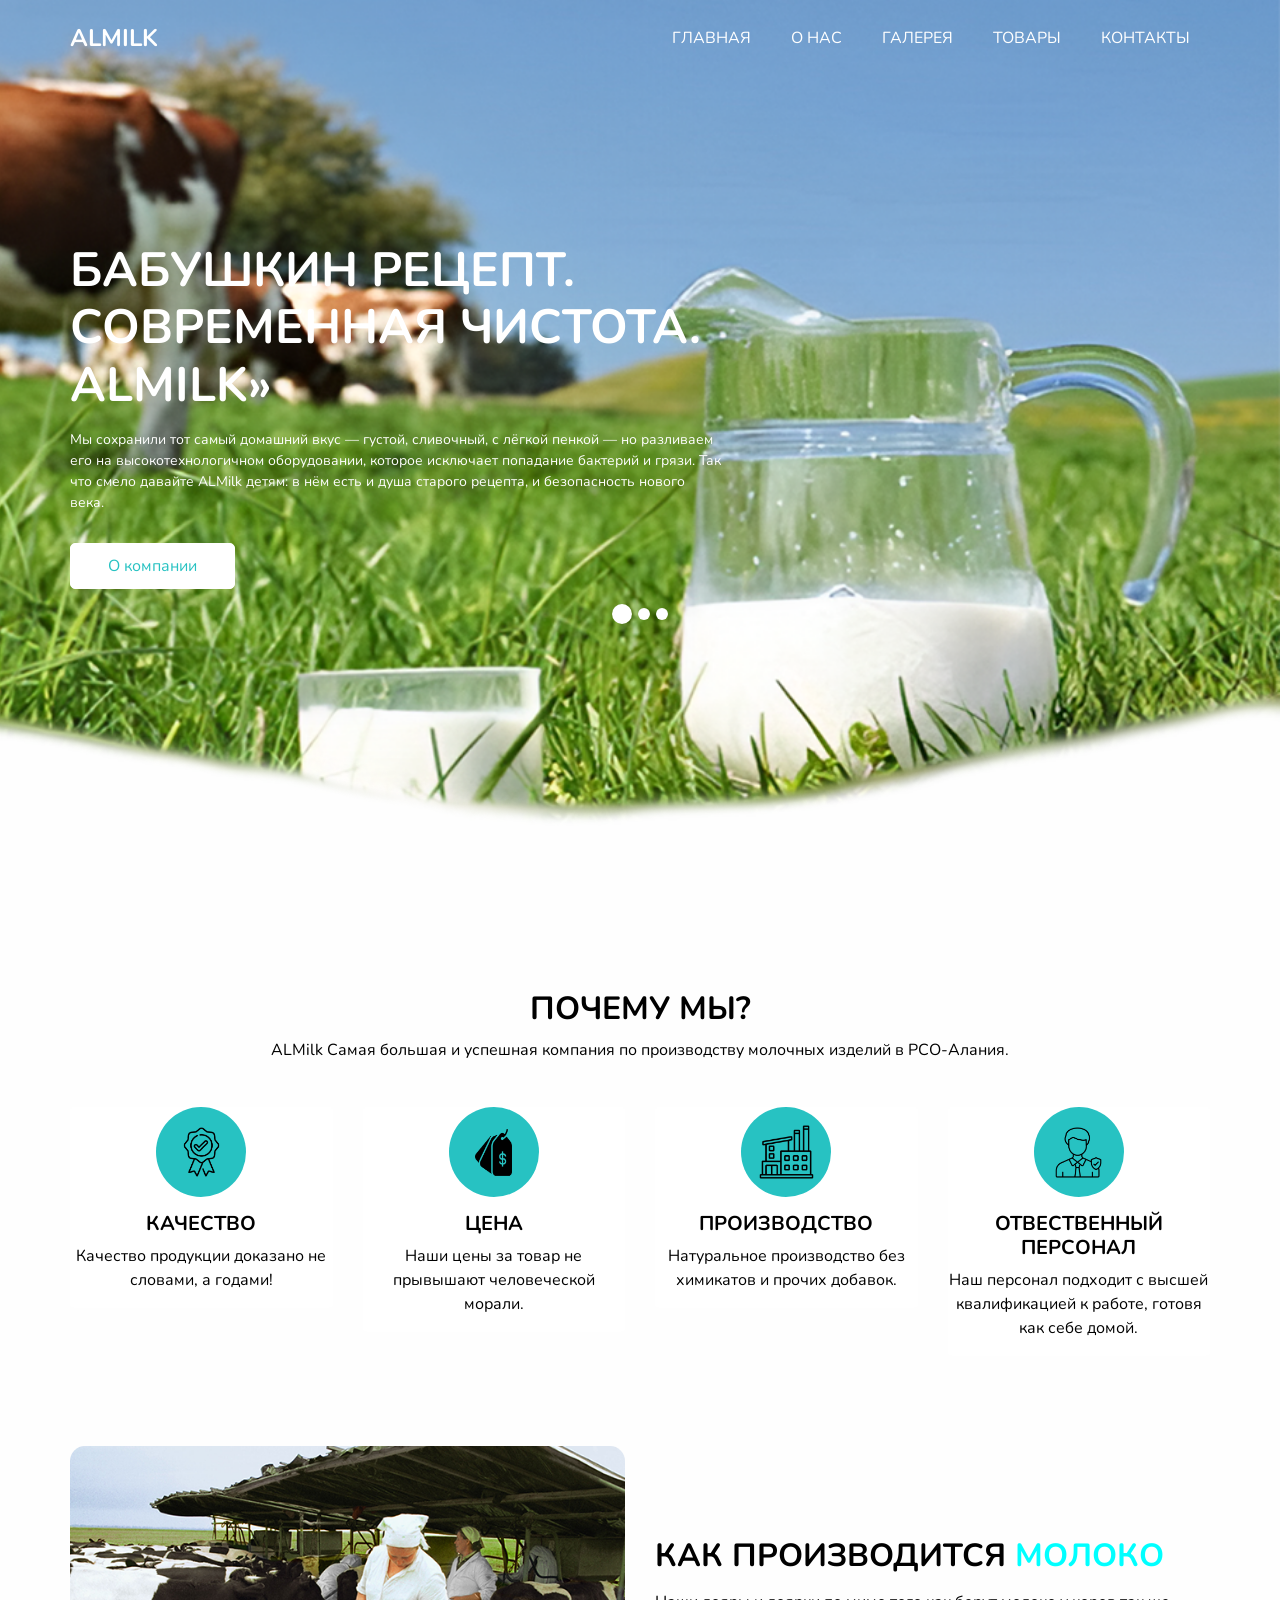
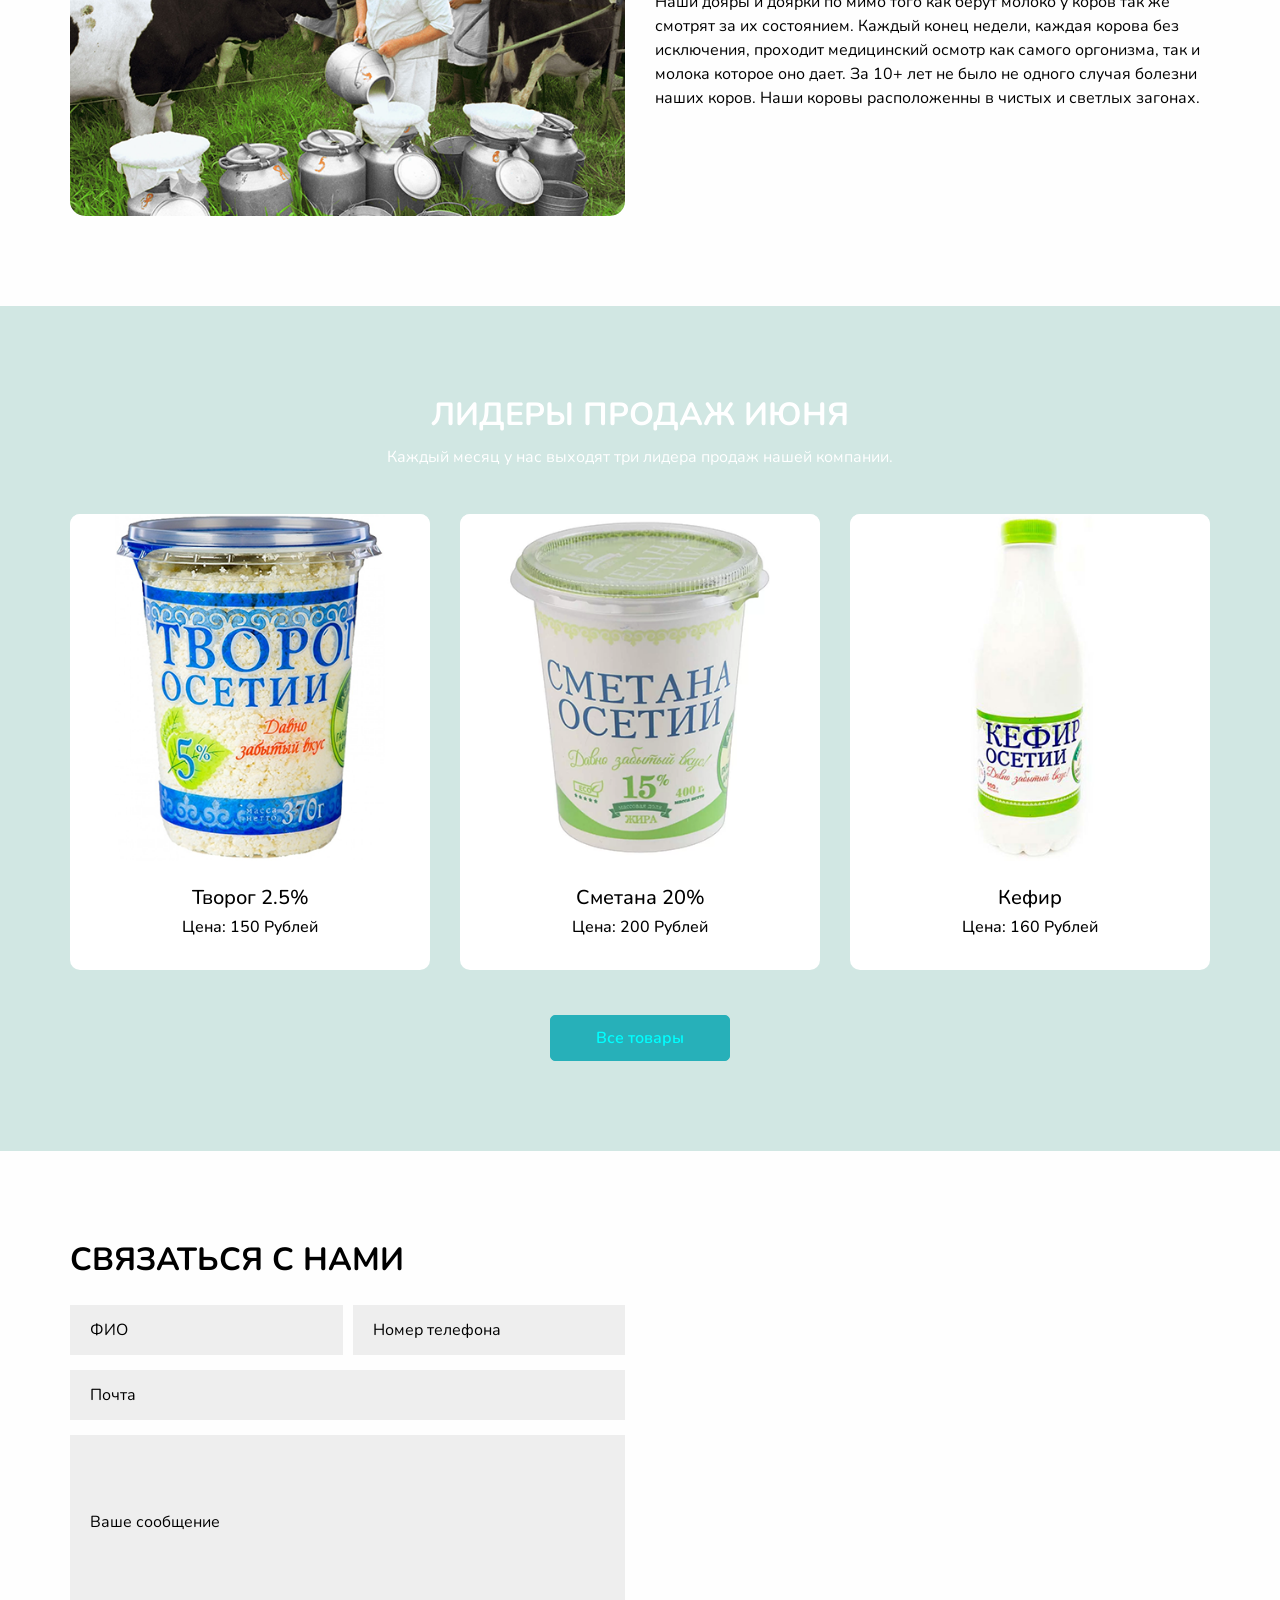
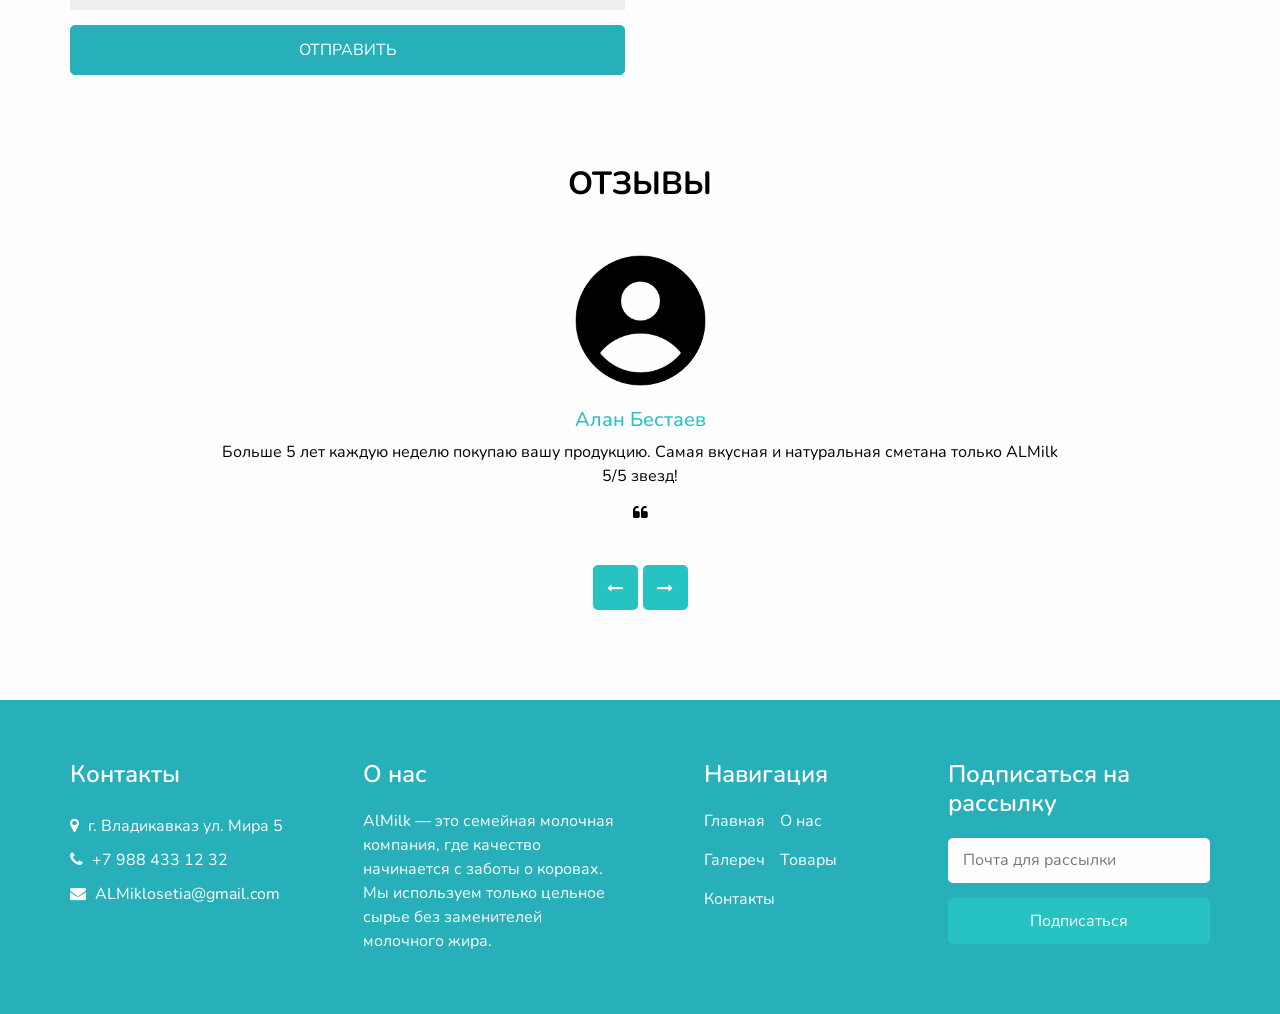
==== index.html @ d78d92f7 "Первые изменения: обновления ассортимента и рабочая страница корзины." ====
<!DOCTYPE html>
<html>
<head>
  <meta charset="utf-8" />
  <meta http-equiv="X-UA-Compatible" content="IE=edge" />
  <meta name="viewport" content="width=device-width, initial-scale=1, shrink-to-fit=no" />
  <meta name="keywords" content="" />
  <meta name="description" content="" />
  <meta name="author" content="" />
  <link rel="shortcut icon" href="images/favicon.png" type="">
  <title> ALMilk - Молочное производство </title>
  <link rel="stylesheet" type="text/css" href="css/bootstrap.css" />
  <link href="https://fonts.googleapis.com/css2?family=Roboto:wght@400;500;700;900&display=swap" rel="stylesheet">
  <link rel="stylesheet" type="text/css" href="https://cdnjs.cloudflare.com/ajax/libs/OwlCarousel2/2.3.4/assets/owl.carousel.min.css" />
  <link href="css/font-awesome.min.css" rel="stylesheet" />
  <link href="css/style.css" rel="stylesheet" />
  <link href="css/responsive.css" rel="stylesheet" />
</head>

<body>

  <div class="hero_area">

    <div class="hero_bg_box">
      <img src="images/hero-bg.png" alt="">
    </div>

    <header class="header_section">
      <div class="container">
        <nav class="navbar navbar-expand-lg custom_nav-container ">
          <a class="navbar-brand" href="index.html">
            <span>
              ALMilk
            </span>
          </a>

          <button class="navbar-toggler" type="button" data-toggle="collapse" data-target="#navbarSupportedContent" aria-controls="navbarSupportedContent" aria-expanded="false" aria-label="Toggle navigation">
            <span class=""> </span>
          </button>

          <div class="collapse navbar-collapse" id="navbarSupportedContent">
            <ul class="navbar-nav">
              <li class="nav-item active">
                <a class="nav-link" href="index.html">Главная</a>
              </li>
              <li class="nav-item">
                <a class="nav-link" href="about.html">О нас</a>
              </li>
              <li class="nav-item">
                <a class="nav-link" href="gallery.html">Галерея</a>
              </li>
              <li class="nav-item">
                <a class="nav-link" href="tovar.html">Товары</a>
              </li>
              <li class="nav-item">
                <a class="nav-link" href="contact.html">Контакты</a>
              </li>
            </ul>
          </div>
        </nav>
      </div>
    </header>
    <section class="slider_section ">
      <div id="customCarousel1" class="carousel slide" data-ride="carousel">
        <div class="carousel-inner">
          <div class="carousel-item active">
            <div class="container ">
              <div class="row">
                <div class="col-md-7">
                  <div class="detail-box">
                    <h1>
                      Бабушкин рецепт. Современная чистота. ALMilk»
                    </h1>
                    <p>
                      Мы сохранили тот самый домашний вкус — густой, сливочный, с лёгкой пенкой — но разливаем его на высокотехнологичном оборудовании, которое исключает попадание бактерий и грязи. Так что смело давайте ALMilk детям: в нём есть и душа старого рецепта, и безопасность нового века.
                    </p>
                    <div class="btn-box">
                      <a href="about.html" class="btn1">
                        О компании
                      </a>
                    </div>
                  </div>
                </div>
              </div>
            </div>
          </div>
          <div class="carousel-item ">
            <div class="container ">
              <div class="row">
                <div class="col-md-7">
                  <div class="detail-box">
                    <h1>
                      ALMilk: главное, чтобы холодильник был большим.
                    </h1>
                    <p>
                      Потому что в семье, где полюбили ALMilk, одного пакета хватает ровно до завтрака — молоко пьют и взрослые, и дети, и даже кот просит добавки. Вы будете покупать его чаще, чем хлеб: в кашу, в кофе, в коктейль, просто так, когда захочется настоящего. Предупреждаем: привыкание гарантировано, единственный побочный эффект — пустые упаковки в мусорном ведре.
                    </p>
                    <div class="btn-box">
                      <a href="" class="btn1">
                        О компании
                      </a>
                    </div>
                  </div>
                </div>
              </div>
            </div>
          </div>
          <div class="carousel-item">
            <div class="container ">
              <div class="row">
                <div class="col-md-7">
                  <div class="detail-box">
                    <h1>
                      ALMilk: Для тех, кто растёт и тех, кто уже вырос.
                    </h1>
                    <p>
                      Детям нужен кальций и витамин D для крепких костей и зубов — в ALMilk их ровно столько, сколько нужно растущему организму. Взрослым — чистый белок и энергия без лишнего сахара, чтобы хватало на работу, спорт и вечерние прогулки с собакой. Мы закрываем потребности всех поколений за одним столом, потому что настоящее молоко не знает возраста.
                    </p>
                    <div class="btn-box">
                      <a href="" class="btn1">
                        О компании
                      </a>
                    </div>
                  </div>
                </div>
              </div>
            </div>
          </div>
        </div>
        <ol class="carousel-indicators">
          <li data-target="#customCarousel1" data-slide-to="0" class="active"></li>
          <li data-target="#customCarousel1" data-slide-to="1"></li>
          <li data-target="#customCarousel1" data-slide-to="2"></li>
        </ol>
      </div>
    </section>
  </div>
  <section class="department_section layout_padding">
    <div class="department_container">
      <div class="container ">
        <div class="heading_container heading_center">
          <h2>
            Почему мы?
          </h2>
          <p>
            ALMilk Самая большая и успешная компания по производству молочных изделий в РСО-Алания.
          </p>
        </div>
        <div class="row">
          <div class="col-md-3">
            <div class="box ">
              <div class="img-box">
                <img src="images/s1.png" alt="">
              </div>
              <div class="detail-box">
                <h5>
                  Качество
                </h5>
                <p>
                  Качество продукции доказано не словами, а годами!
                </p>
              </div>
            </div>
          </div>
          <div class="col-md-3">
            <div class="box ">
              <div class="img-box">
                <img src="images/s2.png" alt="">
              </div>
              <div class="detail-box">
                <h5>
                  Цена
                </h5>
                <p>
                  Наши цены за товар не прывышают человеческой морали.
                </p>
              </div>
            </div>
          </div>
          <div class="col-md-3">
            <div class="box ">
              <div class="img-box">
                <img src="images/s3.png" alt="">
              </div>
              <div class="detail-box">
                <h5>
                  производство
                </h5>
                <p>
                  Натуральное производство без химикатов и прочих добавок.
                </p>
              </div>
            </div>
          </div>
          <div class="col-md-3">
            <div class="box ">
              <div class="img-box">
                <img src="images/s4.png" alt="">
              </div>
              <div class="detail-box">
                <h5>
                  Отвественный персонал
                </h5>
                <p>
                  Наш персонал подходит с высшей квалификацией к работе, готовя как себе домой.
                </p>
              </div>
            </div>
          </div>
        </div>
      </div>
    </div>
  </section>
  <section class="about_section layout_margin-bottom">
    <div class="container  ">
      <div class="row">
        <div class="col-md-6 ">
          <div class="img-box">
            <img src="images/about-img.png" alt="">
          </div>
        </div>
        <div class="col-md-6">
          <div class="detail-box">
            <div class="heading_container">
              <h2>
                Как производится <span style="color: aqua;">молоко</span>
              </h2>
            </div>
            <p>
              Наши дояры и доярки по мимо того как берут молоко у коров так же смотрят за их состоянием. Каждый конец недели, каждая корова без исключения, проходит медицинский осмотр как самого оргонизма, так и молока которое оно дает. За 10+ лет не было не одного случая болезни наших коров. Наши коровы расположенны в чистых и светлых загонах.
            </p>
          </div>
        </div>
      </div>
    </div>
  </section>


  <section class="tovar_section layout_padding">
    <div class="container">
      <div class="heading_container heading_center">
        <h2>
          Лидеры продаж июня
        </h2>
        <p class="col-md-10 mx-auto px-0">
          Каждый месяц у нас выходят три лидера продаж нашей компании.
        </p>
      </div>
      <div class="row">
        <div class="col-sm-6 col-lg-4 mx-auto">
          <div class="box">
            <div class="img-box">
              <img src="images/1.png" alt="">
            </div>
            <div class="detail-box">
              <div class="social_box">
                <a href="tovar.html">
                  <p style="color: aqua; font-weight: 700;">Приобрести</p>
                </a>
              </div>
              <h5>
                Творог 2.5%
              </h5>
              <h6 class="">
                Цена: 150 Рублей
              </h6>
            </div>
          </div>
        </div>
        <div class="col-sm-6 col-lg-4 mx-auto">
          <div class="box">
            <div class="img-box">
              <img src="images/2.png" alt="">
            </div>
            <div class="detail-box">
              <div class="social_box">
                <a href="tovar.html">
                  <p style="color: aqua; font-weight: 700;">Приобрести</p>
                </a>
              </div>
              <h5>
                Сметана 20%
              </h5>
              <h6 class="">
                Цена: 200 Рублей
              </h6>
            </div>
          </div>
        </div>
        <div class="col-sm-6 col-lg-4 mx-auto">
          <div class="box">
            <div class="img-box">
              <img src="images/3.png" alt="">
            </div>
            <div class="detail-box">
              <div class="social_box">
                <a href="tovar.html">
                  <p style="color: aqua; font-weight: 700;">Приобрести</p>
                </a>
              </div>
              <h5>
                Кефир
              </h5>
              <h6 class="">
                Цена: 160 Рублей
              </h6>
            </div>
          </div>
        </div>
      </div>
      <div class="btn-box">
        <a style="font-weight: 600; color: aqua;" href="tovar.html">
          Все товары
        </a>
      </div>
    </div>
  </section>
  <section class="contact_section layout_padding">
    <div class="container">
      <div class="heading_container">
        <h2>
          Связаться с нами
        </h2>
      </div>
      <div class="row">
        <div class="col-md-6">
          <div class="form_container contact-form">
            <form action="">
              <div class="form-row">
                <div class="col-lg-6">
                  <div>
                    <input type="text" placeholder="ФИО" />
                  </div>
                </div>
                <div class="col-lg-6">
                  <div>
                    <input type="text" placeholder="Номер телефона" />
                  </div>
                </div>
              </div>
              <div>
                <input type="email" placeholder="Почта" />
              </div>
              <div>
                <input type="text" class="message-box" placeholder="Ваше сообщение" />
              </div>
              <div class="btn_box">
                <button>
                  Отправить
                </button>
              </div>
            </form>
          </div>
        </div>
      </div>
    </div>
  </section>

  <section class="client_section layout_padding-bottom">
    <div class="container">
      <div class="heading_container heading_center ">
        <h2>
          Отзывы
        </h2>
      </div>
      <div id="carouselExample2Controls" class="carousel slide" data-ride="carousel">
        <div class="carousel-inner">
          <div class="carousel-item active">
            <div class="row">
              <div class="col-md-11 col-lg-10 mx-auto">
                <div class="box">
                  <div class="img-box">
                    <img src="images/client.jpg" alt="" />
                  </div>
                  <div class="detail-box">
                    <div class="name">
                      <h6>
                        Алан Бестаев
                      </h6>
                    </div>
                    <p>
                      Больше 5 лет каждую неделю покупаю вашу продукцию. Самая вкусная и натуральная сметана только ALMilk 5/5 звезд!
                    </p>
                    <i class="fa fa-quote-left" aria-hidden="true"></i>
                  </div>
                </div>
              </div>
            </div>
          </div>
          <div class="carousel-item">
            <div class="row">
              <div class="col-md-11 col-lg-10 mx-auto">
                <div class="box">
                  <div class="img-box">
                    <img src="images/client.jpg" alt="" />
                  </div>
                  <div class="detail-box">
                    <div class="name">
                      <h6>
                        Урызмаг Дзансолов
                      </h6>
                    </div>
                    <p>
                      ALMilk вы лучшие!!!! Самая натурльное только у вас.
                    </p>
                    <i class="fa fa-quote-left" aria-hidden="true"></i>
                  </div>
                </div>
              </div>
            </div>
          </div>
          <div class="carousel-item">
            <div class="row">
              <div class="col-md-11 col-lg-10 mx-auto">
                <div class="box">
                  <div class="img-box">
                    <img src="images/client.jpg" alt="" />
                  </div>
                  <div class="detail-box">
                    <div class="name">
                      <h6>
                        Иван Иванов
                      </h6>
                    </div>
                    <p>
                      Приехав в Осетию мне захотелось попробовать Осетинское молоко. Реальность превзошла ожидание, лучше не пробовал! 
                    </p>
                    <i class="fa fa-quote-left" aria-hidden="true"></i>
                  </div>
                </div>
              </div>
            </div>
          </div>
        </div>
        <div class="carousel_btn-container">
          <a class="carousel-control-prev" href="#carouselExample2Controls" role="button" data-slide="prev">
            <i class="fa fa-long-arrow-left" aria-hidden="true"></i>
            <span class="sr-only">.</span>
          </a>
          <a class="carousel-control-next" href="#carouselExample2Controls" role="button" data-slide="next">
            <i class="fa fa-long-arrow-right" aria-hidden="true"></i>
            <span class="sr-only">.</span>
          </a>
        </div>
      </div>
    </div>
  </section>
  <footer class="footer_section">
    <div class="container">
      <div class="row">
        <div class="col-md-6 col-lg-3 footer_col">
          <div class="footer_contact">
            <h4>
              Контакты
            </h4>
            <div class="contact_link_box">
              <a href="">
                <i class="fa fa-map-marker" aria-hidden="true"></i>
                <span>
                  г. Владикавказ ул. Мира 5
                </span>
              </a>
              <a href="">
                <i class="fa fa-phone" aria-hidden="true"></i>
                <span>
                  +7 988 433 12 32
                </span>
              </a>
              <a href="">
                <i class="fa fa-envelope" aria-hidden="true"></i>
                <span>
                  ALMiklosetia@gmail.com
                </span>
              </a>
            </div>
          </div>
        </div>
        <div class="col-md-6 col-lg-3 footer_col">
          <div class="footer_detail">
            <h4>
              О нас
            </h4>
            <p>
              AlMilk — это семейная молочная компания, где качество начинается с заботы о коровах. Мы используем только цельное сырье без заменителей молочного жира.
            </p>
          </div>
        </div>
        <div class="col-md-6 col-lg-2 mx-auto footer_col">
          <div class="footer_link_box">
            <h4>
              Навигация
            </h4>
            <div class="footer_links">
              <a class="active" href="index.html">
                Главная
              </a>
              <a class="" href="about.html">
                О нас
              </a>
              <a class="" href="gallery.html">
                Галереч
              </a>
              <a class="" href="tovar.html">
                Товары
              </a>
              <a class="" href="contact.html">
                Контакты
              </a>
            </div>
          </div>
        </div>
        <div class="col-md-6 col-lg-3 footer_col ">
          <h4>
            Подписаться на рассылку
          </h4>
          <form action="#">
            <input type="email" placeholder="Почта для рассылки" />
            <button type="submit">
              Подписаться
            </button>
          </form>
        </div>
      </div> 
    </div>
  </footer>

  <script type="text/javascript" src="js/jquery-3.4.1.min.js"></script>
  <script src="https://cdn.jsdelivr.net/npm/popper.js@1.16.0/dist/umd/popper.min.js" integrity="sha384-Q6E9RHvbIyZFJoft+2mJbHaEWldlvI9IOYy5n3zV9zzTtmI3UksdQRVvoxMfooAo" crossorigin="anonymous">
  </script>
  <script type="text/javascript" src="js/bootstrap.js"></script>
  <script type="text/javascript" src="https://cdnjs.cloudflare.com/ajax/libs/OwlCarousel2/2.3.4/owl.carousel.min.js">
  </script>
  <script type="text/javascript" src="js/custom.js"></script>

</body>

</html>
---- css/style.css ----
@import url("https://fonts.googleapis.com/css2?family=Nunito:wght@400;600;700&display=swap");
body {
  font-family: 'Nunito', sans-serif;
  color: #000000;
  background-color: #fefefe;
  overflow-x: hidden;
}

.layout_padding {
  padding: 90px 0;
}

.layout_padding2 {
  padding: 75px 0;
}

.layout_padding2-top {
  padding-top: 75px;
}

.layout_padding2-bottom {
  padding-bottom: 75px;
}

.layout_padding-top {
  padding-top: 90px;
}

.layout_padding-bottom {
  padding-bottom: 90px;
}

.layout_margin-top {
  margin-top: 90px;
}

.layout_margin-bottom {
  margin-bottom: 90px;
}

.heading_container {
  display: -webkit-box;
  display: -ms-flexbox;
  display: flex;
  -webkit-box-orient: vertical;
  -webkit-box-direction: normal;
      -ms-flex-direction: column;
          flex-direction: column;
  -webkit-box-align: start;
      -ms-flex-align: start;
          align-items: flex-start;
}

.heading_container h2 {
  position: relative;
  font-weight: bold;
  margin-bottom: 0;
  text-transform: uppercase;
}

.heading_container p {
  margin-top: 10px;
  margin-bottom: 0;
}

.heading_container.heading_center {
  -webkit-box-align: center;
      -ms-flex-align: center;
          align-items: center;
  text-align: center;
}

a,
a:hover,
a:focus {
  text-decoration: none;
}

a:hover,
a:focus {
  color: initial;
}

.btn,
.btn:focus {
  outline: none !important;
  -webkit-box-shadow: none;
          box-shadow: none;
}

/*header section*/
.hero_area {
  position: relative;
  min-height: 100vh;
  display: -webkit-box;
  display: -ms-flexbox;
  display: flex;
  -webkit-box-orient: vertical;
  -webkit-box-direction: normal;
      -ms-flex-direction: column;
          flex-direction: column;
}

.hero_area .hero_bg_box {
  position: absolute;
  top: 0;
  left: 0;
  width: 100%;
  height: 100%;
  display: -webkit-box;
  display: -ms-flexbox;
  display: flex;
  -webkit-box-pack: center;
      -ms-flex-pack: center;
          justify-content: center;
  -webkit-box-align: end;
      -ms-flex-align: end;
          align-items: flex-end;
  overflow: hidden;
  z-index: -1;
}

.hero_area .hero_bg_box img {
  width: 100%;
  height: 100%;
  -o-object-fit: cover;
     object-fit: cover;
  -o-object-position: bottom right;
     object-position: bottom right;
}

.sub_page .hero_area {
  min-height: auto;
  background-color: #27b0b9;
}

.sub_page .hero_area .hero_bg_box {
  display: none;
}

.header_section {
  padding: 15px 0;
}

.header_section .container-fluid {
  padding-right: 25px;
  padding-left: 25px;
}

.navbar-brand span {
  font-weight: bold;
  font-size: 24px;
  color: #ffffff;
  text-transform: uppercase;
}

.custom_nav-container {
  padding: 0;
}

.custom_nav-container .navbar-nav {
  margin-left: auto;
}

.custom_nav-container .navbar-nav .nav-item .nav-link {
  padding: 5px 20px;
  color: #ffffff;
  text-align: center;
  text-transform: uppercase;
  border-radius: 5px;
  -webkit-transition: all 0.3s;
  transition: all 0.3s;
}

.custom_nav-container .nav_search-btn {
  width: 35px;
  height: 35px;
  padding: 0;
  border: none;
  color: #ffffff;
}

.custom_nav-container .nav_search-btn:hover {
  color: #27c2c2;
}

.custom_nav-container .navbar-toggler {
  outline: none;
}

.custom_nav-container .navbar-toggler {
  padding: 0;
  width: 37px;
  height: 42px;
  -webkit-transition: all 0.3s;
  transition: all 0.3s;
}

.custom_nav-container .navbar-toggler span {
  display: block;
  width: 35px;
  height: 4px;
  background-color: #ffffff;
  margin: 7px 0;
  -webkit-transition: all 0.3s;
  transition: all 0.3s;
  position: relative;
  border-radius: 5px;
  transition: all 0.3s;
}

.custom_nav-container .navbar-toggler span::before, .custom_nav-container .navbar-toggler span::after {
  content: "";
  position: absolute;
  left: 0;
  height: 100%;
  width: 100%;
  background-color: #ffffff;
  top: -10px;
  border-radius: 5px;
  -webkit-transition: all 0.3s;
  transition: all 0.3s;
}

.custom_nav-container .navbar-toggler span::after {
  top: 10px;
}

.custom_nav-container .navbar-toggler[aria-expanded="true"] {
  -webkit-transform: rotate(360deg);
          transform: rotate(360deg);
}

.custom_nav-container .navbar-toggler[aria-expanded="true"] span {
  -webkit-transform: rotate(45deg);
          transform: rotate(45deg);
}

.custom_nav-container .navbar-toggler[aria-expanded="true"] span::before, .custom_nav-container .navbar-toggler[aria-expanded="true"] span::after {
  -webkit-transform: rotate(90deg);
          transform: rotate(90deg);
  top: 0;
}

/*end header section*/
/* slider section */
.slider_section {
  -webkit-box-flex: 1;
      -ms-flex: 1;
          flex: 1;
  display: -webkit-box;
  display: -ms-flexbox;
  display: flex;
  -webkit-box-align: center;
      -ms-flex-align: center;
          align-items: center;
  position: relative;
  padding: 45px 0 145px 0;
}

.slider_section .row {
  -webkit-box-align: center;
      -ms-flex-align: center;
          align-items: center;
}

.slider_section #customCarousel1 {
  width: 100%;
  position: unset;
}

.slider_section .detail-box {
  color: #27b0b9;
}

.slider_section .detail-box h1 {
  font-size: 3rem;
  font-weight: bold;
  text-transform: uppercase;
  margin-bottom: 15px;
  color: #ffffff;
}

.slider_section .detail-box p {
  color: #fefefe;
  font-size: 14px;
}

.slider_section .detail-box .btn-box {
  display: -webkit-box;
  display: -ms-flexbox;
  display: flex;
  margin: 0 -5px;
  margin-top: 25px;
}

.slider_section .detail-box .btn-box a {
  margin: 5px;
  text-align: center;
  width: 165px;
}

.slider_section .detail-box .btn-box .btn1 {
  display: inline-block;
  padding: 10px 15px;
  background-color: #ffffff;
  color: #27c2c2;
  border-radius: 5px;
  -webkit-transition: all 0.3s;
  transition: all 0.3s;
  border: 1px solid #ffffff;
}

.slider_section .detail-box .btn-box .btn1:hover {
  background-color: transparent;
  color: #ffffff;
}

.slider_section .img-box {
  display: -webkit-box;
  display: -ms-flexbox;
  display: flex;
  -webkit-box-pack: center;
      -ms-flex-pack: center;
          justify-content: center;
}

.slider_section .img-box img {
  width: 100%;
  max-width: 375px;
}

.slider_section .carousel-indicators {
  position: unset;
  margin: 0;
  -webkit-box-pack: center;
      -ms-flex-pack: center;
          justify-content: center;
  -webkit-box-align: center;
      -ms-flex-align: center;
          align-items: center;
}

.slider_section .carousel-indicators li {
  background-color: #ffffff;
  width: 12px;
  height: 12px;
  border-radius: 100%;
  opacity: 1;
}

.slider_section .carousel-indicators li.active {
  width: 20px;
  height: 20px;
}

.department_section {
  position: relative;
}

.department_section .box {
  display: -webkit-box;
  display: -ms-flexbox;
  display: flex;
  -webkit-box-orient: vertical;
  -webkit-box-direction: normal;
      -ms-flex-direction: column;
          flex-direction: column;
  -webkit-box-align: center;
      -ms-flex-align: center;
          align-items: center;
  margin-top: 45px;
  background-color: #ffffff;
  border-radius: 5px;
  text-align: center;
}

.department_section .box .img-box {
  width: 90px;
  height: 90px;
  margin-bottom: 15px;
  background-color: #27c2c2;
  border-radius: 100%;
  display: -webkit-box;
  display: -ms-flexbox;
  display: flex;
  -webkit-box-pack: center;
      -ms-flex-pack: center;
          justify-content: center;
  -webkit-box-align: center;
      -ms-flex-align: center;
          align-items: center;
}

.department_section .box .img-box img {
  max-width: 55px;
  max-height: 55px;
  -webkit-transition: all 0.3s;
  transition: all 0.3s;
}

.department_section .box .detail-box h5 {
  font-weight: bold;
  text-transform: uppercase;
}

.department_section .box .detail-box a {
  color: #27c2c2;
  font-weight: 600;
}

.department_section .box .detail-box a:hover {
  color: #27c2c2;
}

.department_section .btn-box {
  display: -webkit-box;
  display: -ms-flexbox;
  display: flex;
  -webkit-box-pack: center;
      -ms-flex-pack: center;
          justify-content: center;
  margin-top: 45px;
}

.department_section .btn-box a {
  display: inline-block;
  padding: 10px 45px;
  background-color: #27c2c2;
  color: #ffffff;
  border-radius: 5px;
  -webkit-transition: all 0.3s;
  transition: all 0.3s;
  border: 1px solid #27c2c2;
}

.department_section .btn-box a:hover {
  background-color: transparent;
  color: #27c2c2;
}

.about_section .row {
  -webkit-box-align: center;
      -ms-flex-align: center;
          align-items: center;
}

.about_section .img-box {
  display: -webkit-box;
  display: -ms-flexbox;
  display: flex;
  -webkit-box-pack: center;
      -ms-flex-pack: center;
          justify-content: center;
}

.about_section .img-box img {
  width: 100%;
  border-radius: 15px;
}

.about_section .detail-box h3 {
  font-weight: bold;
}

.about_section .detail-box p {
  margin-top: 15px;
}

.about_section .detail-box a {
  display: inline-block;
  padding: 10px 45px;
  background-color: #27c2c2;
  color: #ffffff;
  border-radius: 5px;
  -webkit-transition: all 0.3s;
  transition: all 0.3s;
  border: 1px solid #27c2c2;
  margin-top: 15px;
}

.about_section .detail-box a:hover {
  background-color: transparent;
  color: #27c2c2;
}

.tovar_section {
  background: #d1e7e3;
}

.tovar_section .heading_container {
  color: #ffffff;
}

.tovar_section .box {
  display: -webkit-box;
  display: -ms-flexbox;
  display: flex;
  -webkit-box-orient: vertical;
  -webkit-box-direction: normal;
      -ms-flex-direction: column;
          flex-direction: column;
  overflow: hidden;
  margin-top: 45px;
  border-radius: 10px;
  overflow: hidden;
  background: #ffffff;
}

.tovar_section .box .img-box {
  width: 100%;
}

.tovar_section .box .img-box img {
  width: 100%;
}

.tovar_section .box .detail-box {
  width: 100%;
  padding: 25px 15px;
  text-align: center;
  position: relative;
}

.tovar_section .box .detail-box .social_box {
  position: absolute;
  z-index: 2;
  left: 50%;
  top: 150%;
  -webkit-transform: translate(-50%, -50%);
          transform: translate(-50%, -50%);
  background-color: #ffffff;
  padding: 10px;
  border-radius: 5px;
  display: -webkit-box;
  display: -ms-flexbox;
  display: flex;
  opacity: 0;
  -webkit-transition: all .3s;
  transition: all .3s;
}

.tovar_section .box .detail-box .social_box a {
  color: #27c2c2;
  margin: 0 10px;
}

.tovar_section .box .detail-box .social_box a:hover {
  color: #27b0b9;
}

.tovar_section .box:hover .social_box {
  top: 0;
  opacity: 1;
}

.tovar_section .btn-box {
  display: -webkit-box;
  display: -ms-flexbox;
  display: flex;
  -webkit-box-pack: center;
      -ms-flex-pack: center;
          justify-content: center;
  margin-top: 45px;
}

.tovar_section .btn-box a {
  display: inline-block;
  padding: 10px 45px;
  background-color: #27b0b9;
  color: #ffffff;
  border-radius: 5px;
  -webkit-transition: all 0.3s;
  transition: all 0.3s;
  border: 1px solid #27b0b9;
}

.tovar_section .btn-box a:hover {
  background-color: transparent;
  color: #27b0b9;
}

.contact_section {
  position: relative;
}

.contact_section .heading_container {
  margin-bottom: 25px;
}

.contact_section .heading_container h2 {
  text-transform: uppercase;
}

.contact_section .form_container input {
  width: 100%;
  border: none;
  height: 50px;
  margin-bottom: 15px;
  padding-left: 20px;
  outline: none;
  color: #101010;
  background: #eeeeee;
}

.contact_section .form_container input::-webkit-input-placeholder {
  color: #000000;
}

.contact_section .form_container input:-ms-input-placeholder {
  color: #000000;
}

.contact_section .form_container input::-ms-input-placeholder {
  color: #000000;
}

.contact_section .form_container input::placeholder {
  color: #000000;
}

.contact_section .form_container input.message-box {
  height: 175px;
}

.contact_section .form_container button {
  width: 100%;
  border: none;
  text-transform: uppercase;
  display: inline-block;
  padding: 12px 55px;
  background-color: #27b0b9;
  color: #ffffff;
  border-radius: 5px;
  -webkit-transition: all 0.3s;
  transition: all 0.3s;
  border: 1px solid #27b0b9;
}

.contact_section .form_container button:hover {
  background-color: transparent;
  color: #27b0b9;
}

.contact_section .map_container {
  height: 368px;
  overflow: hidden;
  display: -webkit-box;
  display: -ms-flexbox;
  display: flex;
  -webkit-box-align: stretch;
      -ms-flex-align: stretch;
          align-items: stretch;
  padding: 0;
}

.contact_section .map_container .map {
  height: 100%;
  -webkit-box-flex: 1;
      -ms-flex: 1;
          flex: 1;
}

.contact_section .map_container .map #googleMap {
  height: 100%;
}

.client_section .heading_container {
  -webkit-box-align: center;
      -ms-flex-align: center;
          align-items: center;
}

.client_section .box {
  display: -webkit-box;
  display: -ms-flexbox;
  display: flex;
  -webkit-box-orient: vertical;
  -webkit-box-direction: normal;
      -ms-flex-direction: column;
          flex-direction: column;
  -webkit-box-align: center;
      -ms-flex-align: center;
          align-items: center;
  text-align: center;
  margin: 45px;
  border-radius: 15px;
}

.client_section .box .img-box {
  margin-bottom: 15px;
  min-width: 145px;
  max-width: 145px;
  overflow: hidden;
}

.client_section .box .img-box img {
  width: 100%;
  border-radius: 100%;
  border: 7px solid rgba(255, 255, 255, 0.45);
}

.client_section .box .detail-box {
  display: -webkit-box;
  display: -ms-flexbox;
  display: flex;
  -webkit-box-orient: vertical;
  -webkit-box-direction: normal;
      -ms-flex-direction: column;
          flex-direction: column;
}

.client_section .box .detail-box .name img {
  width: 25px;
  margin-bottom: 5px;
}

.client_section .box .detail-box .name h6 {
  color: #27c2c2;
  font-size: 20px;
}

.client_section .carousel_btn-container {
  display: -webkit-box;
  display: -ms-flexbox;
  display: flex;
  -webkit-box-pack: center;
      -ms-flex-pack: center;
          justify-content: center;
}

.client_section .carousel-control-prev,
.client_section .carousel-control-next {
  position: unset;
  width: 45px;
  height: 45px;
  border: none;
  opacity: 1;
  background-repeat: no-repeat;
  background-size: 12px;
  background-position: center;
  background-color: #27c2c2;
  background-position: center;
  border-radius: 5px;
  margin: 0 2.5px;
}

.client_section .carousel-control-prev:hover,
.client_section .carousel-control-next:hover {
  background-color: #27b0b9;
}

.client_section .carousel-control-next {
  left: initial;
}

.footer_section {
  background: #27b0b9;
  color: #ffffff;
  padding: 60px 0 15px 0;
  position: relative;
}

.footer_section h4 {
  font-weight: 600;
  margin-bottom: 20px;
}

.footer_section .footer_col {
  margin-bottom: 30px;
}

.footer_section .footer_contact .contact_link_box {
  display: -webkit-box;
  display: -ms-flexbox;
  display: flex;
  -webkit-box-orient: vertical;
  -webkit-box-direction: normal;
      -ms-flex-direction: column;
          flex-direction: column;
}

.footer_section .footer_contact .contact_link_box a {
  margin: 5px 0;
  color: #ffffff;
}

.footer_section .footer_contact .contact_link_box a i {
  margin-right: 5px;
}

.footer_section .footer_contact .contact_link_box a:hover {
  color: #27c2c2;
}

.footer_section .footer_social {
  display: -webkit-box;
  display: -ms-flexbox;
  display: flex;
  margin-top: 20px;
  margin-bottom: 10px;
}

.footer_section .footer_social a {
  display: -webkit-box;
  display: -ms-flexbox;
  display: flex;
  -webkit-box-pack: center;
      -ms-flex-pack: center;
          justify-content: center;
  -webkit-box-align: center;
      -ms-flex-align: center;
          align-items: center;
  color: #ffffff;
  border-radius: 100%;
  margin-right: 10px;
  font-size: 24px;
}

.footer_section .footer_social a:hover {
  color: #27c2c2;
}

.footer_section .footer_links {
  display: -webkit-box;
  display: -ms-flexbox;
  display: flex;
  -ms-flex-wrap: wrap;
      flex-wrap: wrap;
}

.footer_section .footer_links a {
  display: -webkit-box;
  display: -ms-flexbox;
  display: flex;
  -webkit-box-align: center;
      -ms-flex-align: center;
          align-items: center;
  margin-right: 15px;
  margin-bottom: 15px;
  color: #ffffff;
}

.footer_section .footer_links a:hover {
  color: #27c2c2;
}

.footer_section form input {
  border: none;
  background-color: #fefefe;
  width: 100%;
  height: 45px;
  color: #000000;
  outline: none;
  border-radius: 5px;
  padding: 0 15px;
}

.footer_section form input::-webkit-input-placeholder {
  color: #777;
}

.footer_section form input:-ms-input-placeholder {
  color: #777;
}

.footer_section form input::-ms-input-placeholder {
  color: #777;
}

.footer_section form input::placeholder {
  color: #777;
}

.footer_section form button {
  width: 100%;
  text-align: center;
  display: inline-block;
  padding: 10px 55px;
  background-color: #27c2c2;
  color: #ffffff;
  border-radius: 5px;
  -webkit-transition: all 0.3s;
  transition: all 0.3s;
  border: 1px solid #27c2c2;
  margin-top: 15px;
}

.footer_section form button:hover {
  background-color: transparent;
  color: #27c2c2;
}

.footer_section .footer-info {
  text-align: center;
}

.footer_section .footer-info p {
  color: #ffffff;
  padding: 25px 0;
  margin: 0;
}

.footer_section .footer-info p a {
  color: inherit;
}
/*# sourceMappingURL=style.css.map */
---- css/responsive.css ----
@media (max-width: 1299px) {
  .hero_area .hero_bg_box {
    top: 0;
    left: 0;
    width: 100%;
  }

}

@media (max-width: 1120px) {}

@media (max-width: 992px) {
  .hero_area {
    min-height: auto;
  }

  .slider_section .detail-box {
    margin-bottom: 45px;
  }

  .custom_nav-container .navbar-nav {
    padding-top: 15px;
    align-items: center;
  }

  .custom_nav-container .navbar-nav .nav-item .nav-link {
    padding: 5px 25px;
    margin: 5px 0;
  }

  .footer_section .footer_bg_box img {
    -o-object-position: 10% top;
    object-position: 10% top;
  }
}

@media (max-width: 767px) {

  .about_section .img-box {
    margin-bottom: 30px;
  }

  .contact_section .form_container {
    margin-bottom: 45px;
  }

  .client_section .box {
    margin: 45px 0;
  }

  .hero_area .hero_bg_box img {
    -o-object-position: center top;
    object-position: center top;
  }
}

@media (max-width: 576px) {}

@media (max-width: 480px) {
  .slider_section .detail-box h1 {
    font-size: 2rem;
  }

  .about_section {
    border-radius: 90px;
    padding-left: 10px;
    padding-right: 10px;
  }
}

@media (max-width: 420px) {}

@media (max-width: 376px) {}

@media (min-width: 1200px) {
  .container {
    max-width: 1170px;
  }
}
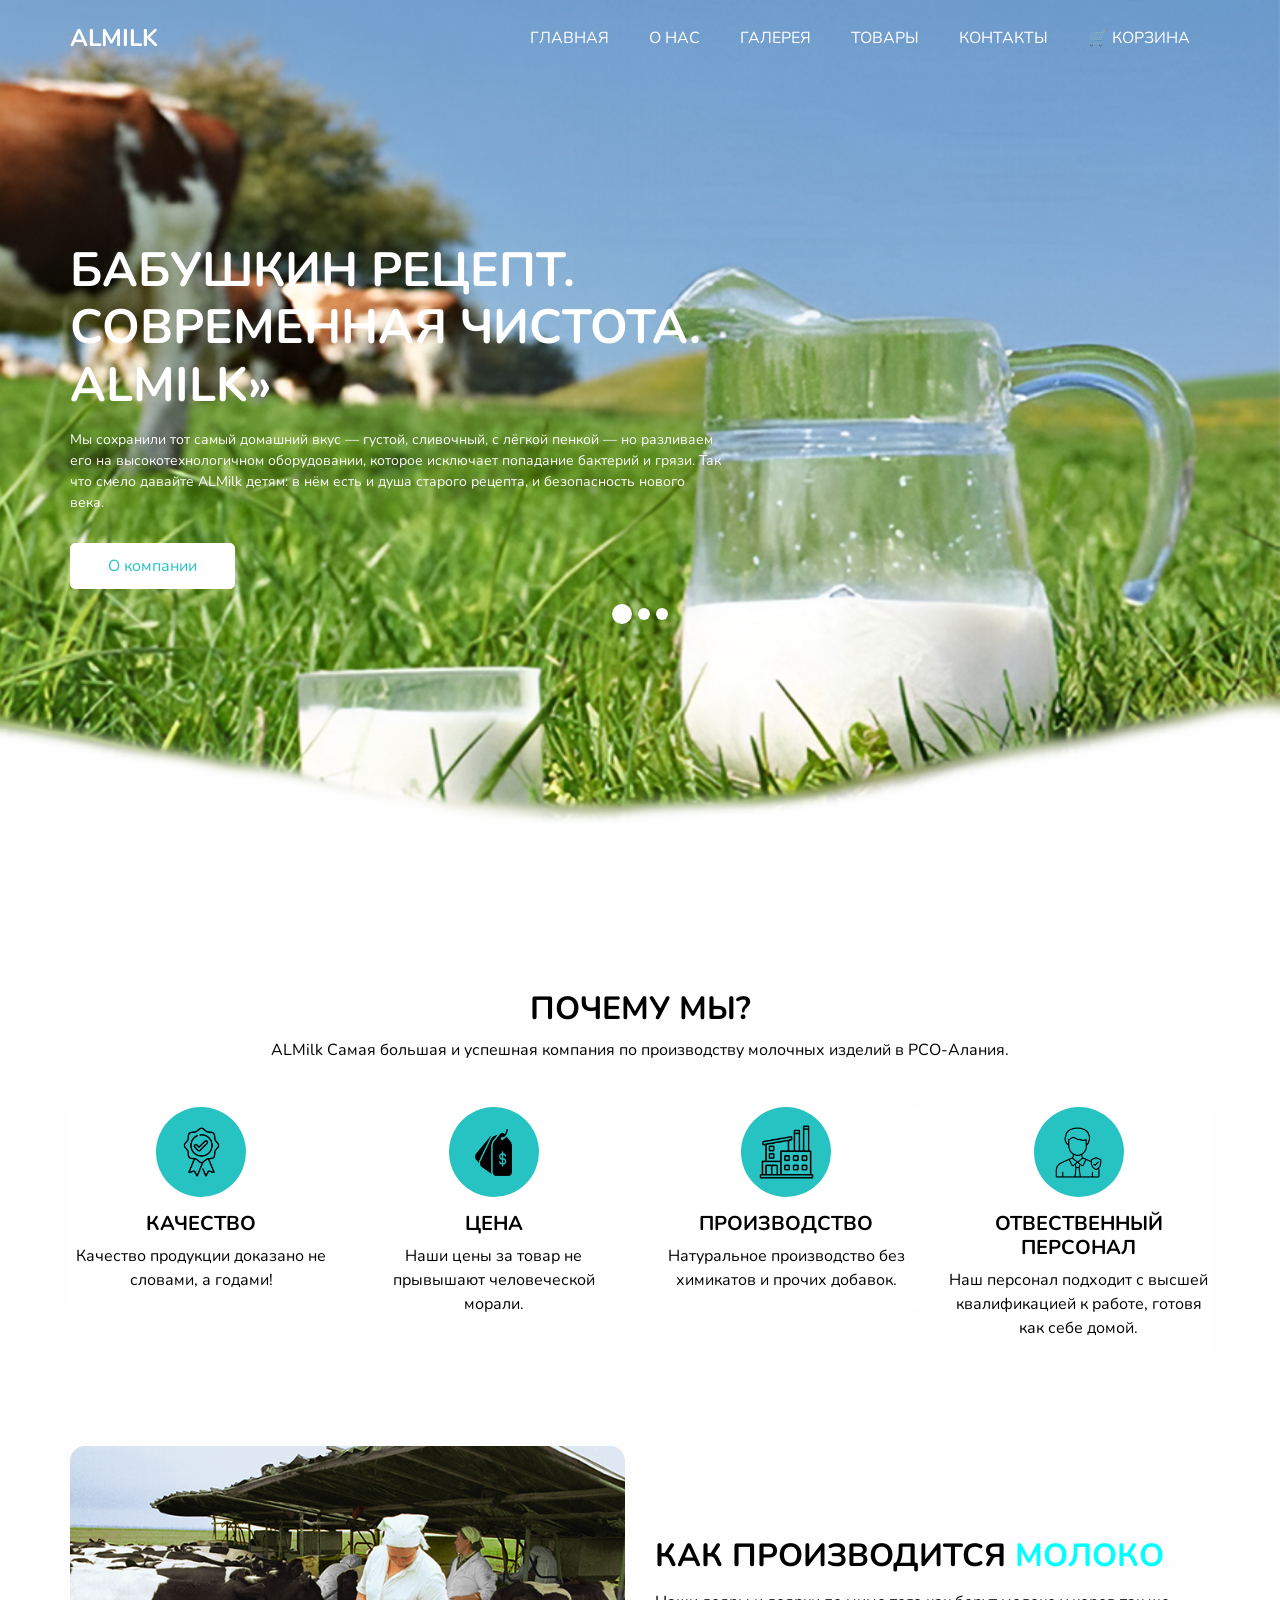
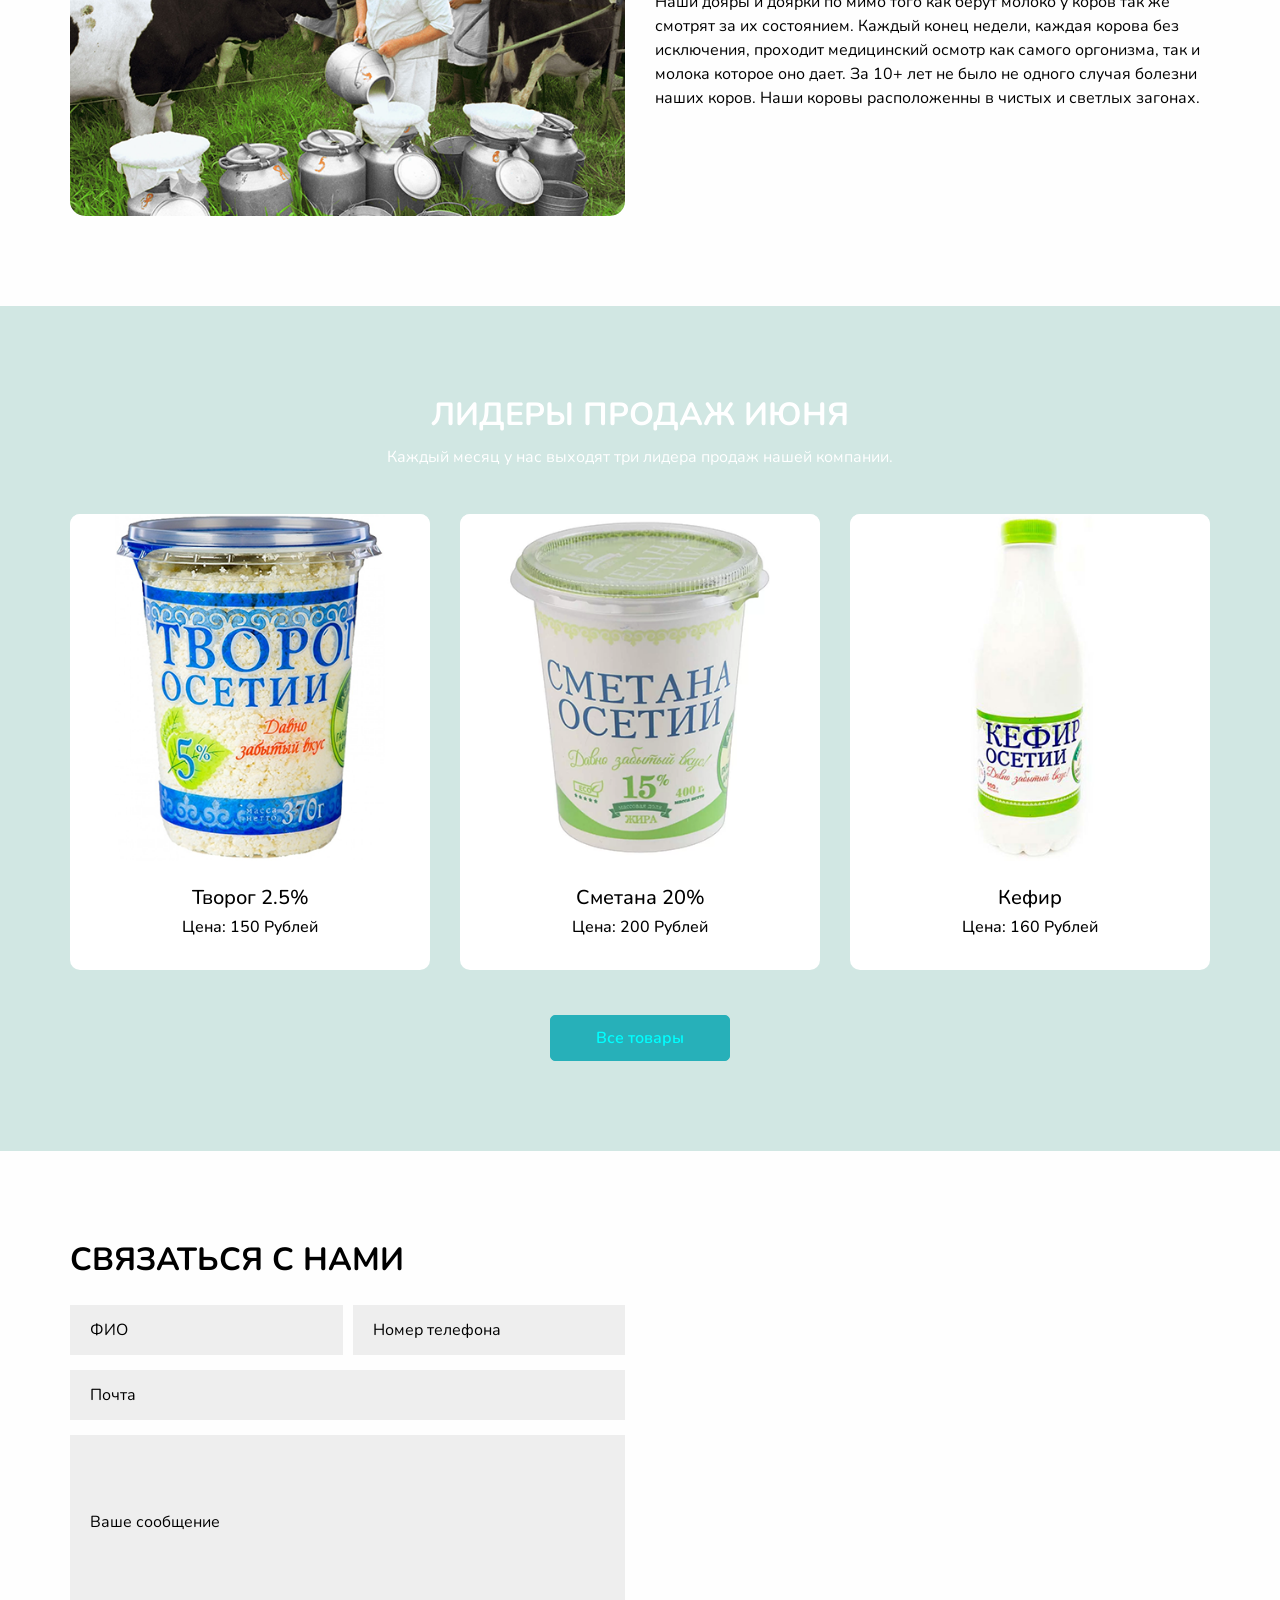
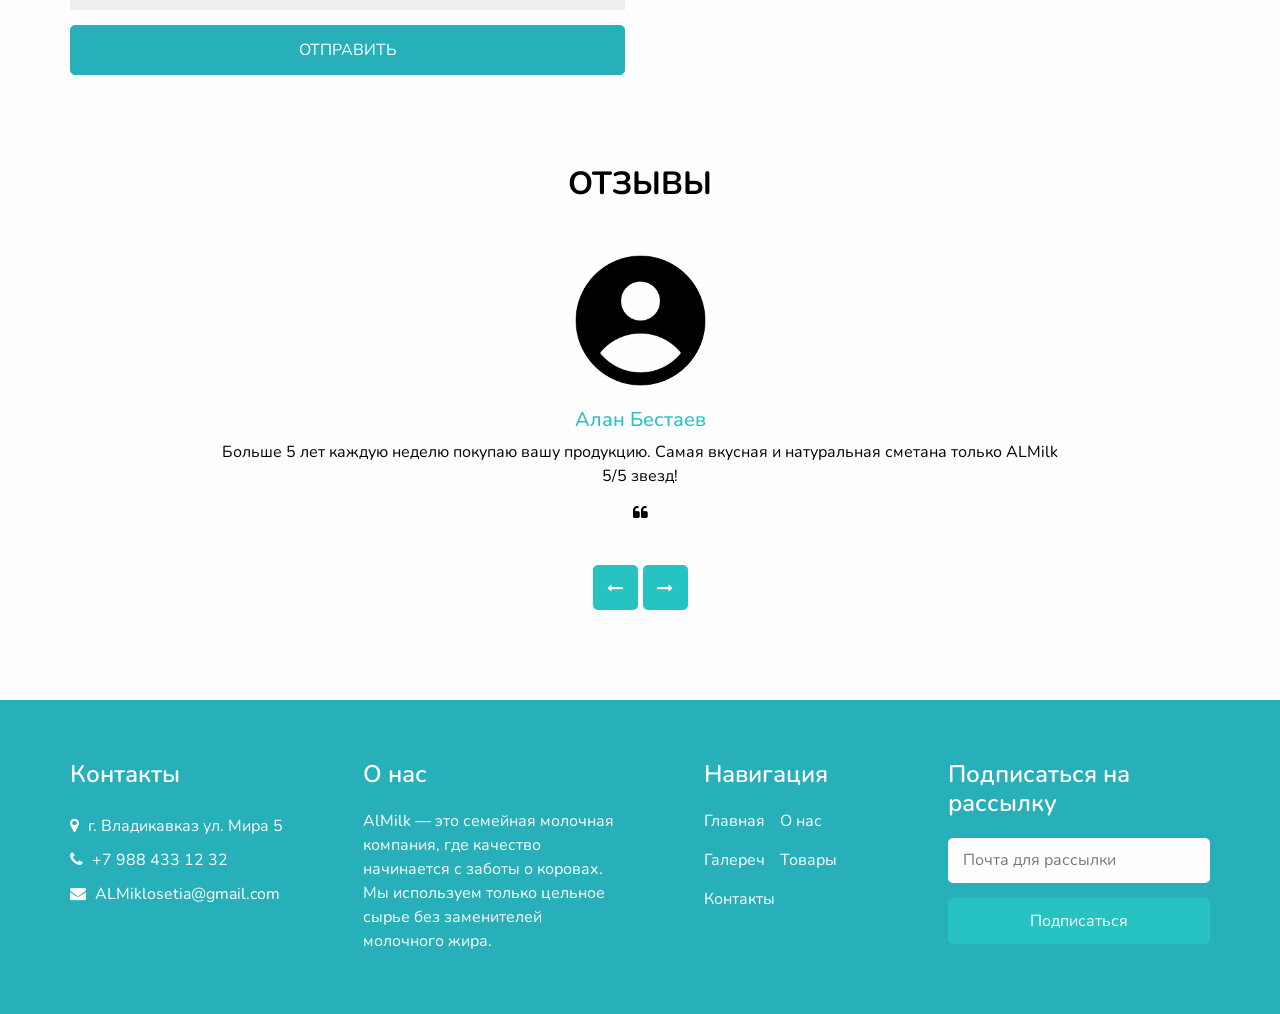
==== commit 26423b24: "Первые изменения: обновления ассортимента и рабочая страница корзины." ====
--- a/index.html
+++ b/index.html
@@ -55,6 +55,12 @@
               <li class="nav-item">
                 <a class="nav-link" href="contact.html">Контакты</a>
               </li>
+              <li class="nav-item">
+  <a class="nav-link" href="cart.html" style="position: relative;">
+    🛒 Корзина
+    <span id="cartCountBadge" class="cart-count" style="display: none;">0</span>
+  </a>
+</li>
             </ul>
           </div>
         </nav>
--- a/css/style.css
+++ b/css/style.css
@@ -37,7 +37,16 @@
 .layout_margin-bottom {
   margin-bottom: 90px;
 }
-
+.cart-count {
+  background: #ff6b6b;
+  color: white;
+  border-radius: 50%;
+  padding: 2px 8px;
+  font-size: 12px;
+  position: relative;
+  top: -10px;
+  left: -5px;
+}
 .heading_container {
   display: -webkit-box;
   display: -ms-flexbox;
